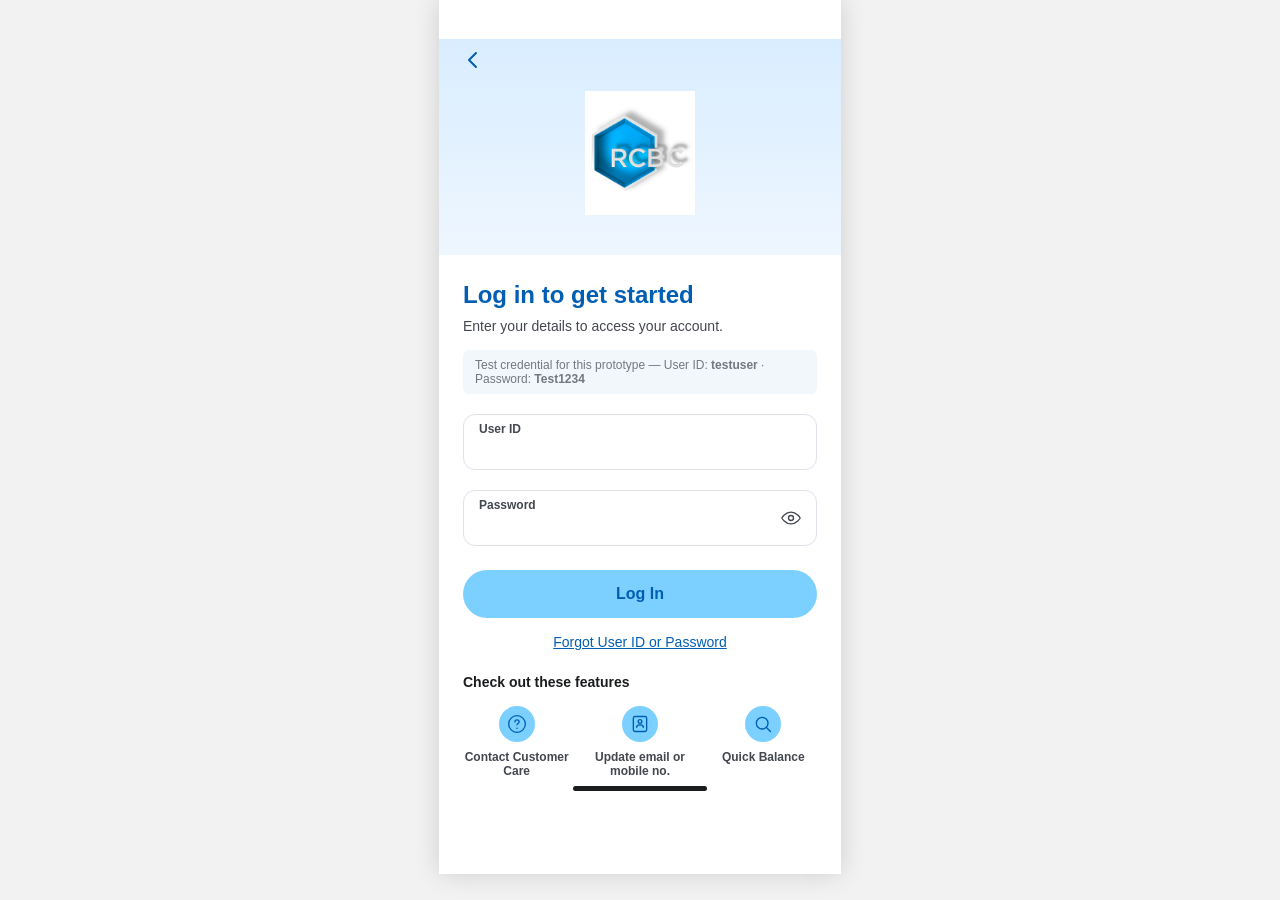
==== index.html @ 80dce314 "Add Login -> Dashboard clickable web prototype First real export of a Hexa-verified flow: two workin" ====
<!doctype html>
<html lang="en">
<head>
  <meta charset="utf-8" />
  <meta name="viewport" content="width=device-width, initial-scale=1" />
  <title>RCBC Pulz — Log In (Prototype)</title>
  <link rel="icon" href="assets/rcbc-logo.png" />
  <link rel="stylesheet" href="css/style.css" />
  <!-- Microsoft Clarity — tap heatmaps, session time, drop-off. Replace PROJECT_ID
       with the real Clarity project ID once one exists for this prototype. -->
  <script type="text/javascript">
    (function(c,l,a,r,i,t,y){
      c[a]=c[a]||function(){(c[a].q=c[a].q||[]).push(arguments)};
      t=l.createElement(r);t.async=1;t.src="https://www.clarity.ms/tag/"+i;
      y=l.getElementsByTagName(r)[0];y.parentNode.insertBefore(t,y);
    })(window, document, "clarity", "script", "PROJECT_ID");
  </script>
</head>
<body>
  <main class="screen" id="login-screen">
    <div class="status-bar on-dark">
      <span>9:41</span>
      <span class="icons">
        <svg width="18" height="12" viewBox="0 0 18 12" fill="none"><rect x="0" y="7" width="3" height="5" rx="0.5" fill="currentColor"/><rect x="5" y="5" width="3" height="7" rx="0.5" fill="currentColor"/><rect x="10" y="3" width="3" height="9" rx="0.5" fill="currentColor"/><rect x="15" y="0" width="3" height="12" rx="0.5" fill="currentColor"/></svg>
        <svg width="16" height="12" viewBox="0 0 16 12" fill="none"><path d="M8 10.5a1 1 0 100-2 1 1 0 000 2zM4.5 6.8a5 5 0 017 0M1.8 4.1a9 9 0 0112.4 0" stroke="currentColor" stroke-width="1.4" stroke-linecap="round" fill="none"/></svg>
        <svg width="24" height="12" viewBox="0 0 24 12" fill="none"><rect x="0.5" y="0.5" width="20" height="11" rx="2.5" stroke="currentColor"/><rect x="2" y="2" width="16" height="8" rx="1.5" fill="currentColor"/><rect x="21.5" y="4" width="2" height="4" rx="1" fill="currentColor"/></svg>
      </span>
    </div>

    <div style="background: linear-gradient(180deg, #d9edff 0%, #eef6ff 100%); padding: 8px 0 40px; position: relative;">
      <button aria-label="Back" style="position:absolute; left:16px; top:8px; background:none; border:none; color:var(--color-brand); cursor:pointer;">
        <svg width="24" height="24" viewBox="0 0 24 24" fill="none"><path d="M15 5l-7 7 7 7" stroke="currentColor" stroke-width="2" stroke-linecap="round" stroke-linejoin="round"/></svg>
      </button>
      <img src="assets/rcbc-logo.png" alt="RCBC" style="display:block; margin: 44px auto 0; width: 110px;" />
    </div>

    <div style="padding: var(--space-600) var(--space-600) 0;">
      <h1 style="margin:0; font-size:24px; font-weight:700; color:var(--color-brand); line-height:1.3;">Log in to get started</h1>
      <p style="margin:8px 0 0; font-size:14px; color:var(--color-text-body);">Enter your details to access your account.</p>

      <p style="margin:16px 0 0; font-size:12px; color:var(--color-text-secondary); background:#f2f7fc; border-radius:var(--radius-md); padding:8px 12px;">
        Test credential for this prototype — User ID: <strong>testuser</strong> · Password: <strong>Test1234</strong>
      </p>

      <form id="login-form" style="margin-top: var(--space-500); display:flex; flex-direction:column; gap: var(--space-500);">
        <div class="text-field" id="field-userid">
          <input type="text" id="input-userid" placeholder=" " autocomplete="username" />
          <label for="input-userid">User ID</label>
        </div>

        <div class="text-field" id="field-password">
          <input type="password" id="input-password" placeholder=" " autocomplete="current-password" />
          <label for="input-password">Password</label>
          <button type="button" class="toggle-visibility" id="toggle-password" aria-label="Show password">
            <svg class="eye-open" width="20" height="20" viewBox="0 0 24 24" fill="none"><path d="M1 12s4-7 11-7 11 7 11 7-4 7-11 7-11-7-11-7z" stroke="currentColor" stroke-width="1.6" stroke-linejoin="round"/><circle cx="12" cy="12" r="3" stroke="currentColor" stroke-width="1.6"/></svg>
            <svg class="eye-closed hidden" width="20" height="20" viewBox="0 0 24 24" fill="none"><path d="M1 12s4-7 11-7 11 7 11 7-4 7-11 7-11-7-11-7z" stroke="currentColor" stroke-width="1.6" stroke-linejoin="round"/><circle cx="12" cy="12" r="3" stroke="currentColor" stroke-width="1.6"/><path d="M3 3l18 18" stroke="currentColor" stroke-width="1.6" stroke-linecap="round"/></svg>
          </button>
          <p class="supporting-text">Incorrect password. Please try again.</p>
        </div>

        <div style="display:flex; flex-direction:column; align-items:center; gap: var(--space-400); margin-top: var(--space-100);">
          <button type="submit" class="pill-button" id="login-submit">Log In</button>
          <a href="#" style="font-size:14px; text-decoration: underline;">Forgot User ID or Password</a>
        </div>
      </form>

      <p style="margin: var(--space-600) 0 var(--space-400); font-size:14px; font-weight:700; color:var(--color-text-title);">Check out these features</p>
      <div style="display:flex; gap: var(--space-400);">
        <div style="flex:1; display:flex; flex-direction:column; align-items:center; gap: var(--space-200);">
          <button class="icon-button small" aria-label="Contact Customer Care">
            <svg width="20" height="20" viewBox="0 0 24 24" fill="none"><circle cx="12" cy="12" r="10" stroke="currentColor" stroke-width="1.6"/><path d="M9.5 9.5a2.5 2.5 0 015 0c0 1.7-2.5 2-2.5 3.5" stroke="currentColor" stroke-width="1.6" stroke-linecap="round"/><circle cx="12" cy="17" r="0.9" fill="currentColor"/></svg>
          </button>
          <span style="font-size:12px; font-weight:700; color:var(--color-text-body); text-align:center;">Contact Customer Care</span>
        </div>
        <div style="flex:1; display:flex; flex-direction:column; align-items:center; gap: var(--space-200);">
          <button class="icon-button small" aria-label="Update email or mobile no.">
            <svg width="20" height="20" viewBox="0 0 24 24" fill="none"><rect x="4" y="3" width="16" height="18" rx="2" stroke="currentColor" stroke-width="1.6"/><circle cx="12" cy="9" r="2.2" stroke="currentColor" stroke-width="1.6"/><path d="M8 16c0-2 1.8-3 4-3s4 1 4 3" stroke="currentColor" stroke-width="1.6" stroke-linecap="round"/></svg>
          </button>
          <span style="font-size:12px; font-weight:700; color:var(--color-text-body); text-align:center;">Update email or mobile no.</span>
        </div>
        <div style="flex:1; display:flex; flex-direction:column; align-items:center; gap: var(--space-200);">
          <button class="icon-button small" aria-label="Quick Balance">
            <svg width="20" height="20" viewBox="0 0 24 24" fill="none"><circle cx="11" cy="11" r="7" stroke="currentColor" stroke-width="1.6"/><path d="M21 21l-4.3-4.3" stroke="currentColor" stroke-width="1.6" stroke-linecap="round"/></svg>
          </button>
          <span style="font-size:12px; font-weight:700; color:var(--color-text-body); text-align:center;">Quick Balance</span>
        </div>
      </div>
    </div>

    <div class="home-indicator"><div class="pill"></div></div>
  </main>

  <script src="js/app.js"></script>
</body>
</html>
---- css/style.css ----
/* Hexa Studio Prototype — Login → Dashboard
   Colors/spacing/radii below are pulled from live-verified Hexa tokens
   (see hexa-studio-context/screens/[name]/binding.md for the source values).
   Font sizes/line-heights are reconstructed from the reference screenshots,
   not re-verified pixel-by-pixel against Hexa's type styles — good enough
   for a UAT click-through, not a claim of production-exact typography. */

:root {
  --color-brand: #005eb3;
  --color-brand-secondary: #7cd0ff;
  --color-text-title: #1a1c1e;
  --color-text-body: #43474e;
  --color-text-secondary: #74777f;
  --color-text-white: #fdfcff;
  --color-border-default: #e0e2eb;
  --color-surface-white: #ffffff;
  --color-error: #ba1b1b;
  --gradient-balance: linear-gradient(90deg, #054c90 11%, #036ccd 58%);

  --radius-sm: 4px;
  --radius-md: 6px;
  --radius-lg: 8px;
  --radius-xlg: 12px;
  --radius-2xlg: 16px;
  --radius-pill: 999px;

  --space-25: 1px;
  --space-50: 2px;
  --space-100: 4px;
  --space-150: 6px;
  --space-200: 8px;
  --space-250: 10px;
  --space-300: 12px;
  --space-400: 16px;
  --space-450: 18px;
  --space-500: 20px;
  --space-550: 22px;
  --space-600: 24px;
  --space-800: 32px;
  --space-1200: 48px;

  --font: 'Poppins', -apple-system, BlinkMacSystemFont, 'Segoe UI', sans-serif;
}

* { box-sizing: border-box; }

body {
  margin: 0;
  font-family: var(--font);
  background: #f2f2f2;
  display: flex;
  justify-content: center;
}

.screen {
  width: 402px;
  min-height: 874px;
  background: var(--color-surface-white);
  position: relative;
  overflow-x: hidden;
  box-shadow: 0 0 24px rgba(0, 0, 0, 0.15);
}

/* ---------- Status bar / home indicator (fixed chrome) ---------- */

.status-bar {
  position: sticky;
  top: 0;
  z-index: 20;
  display: flex;
  align-items: center;
  justify-content: space-between;
  padding: 18px var(--space-600) 4px;
  font-size: 15px;
  font-weight: 600;
  color: var(--color-text-title);
  background: transparent;
}
.status-bar.on-dark { color: white; }
.status-bar .icons { display: flex; gap: 6px; align-items: center; }

.home-indicator {
  position: sticky;
  bottom: 0;
  z-index: 20;
  display: flex;
  justify-content: center;
  padding: 8px 0 6px;
  background: var(--color-surface-white);
}
.home-indicator .pill {
  width: 134px;
  height: 5px;
  border-radius: var(--radius-pill);
  background: var(--color-text-title);
}

/* ---------- Buttons ---------- */

.pill-button {
  display: flex;
  align-items: center;
  justify-content: center;
  width: 100%;
  height: 48px;
  border-radius: var(--radius-pill);
  background: var(--color-brand-secondary);
  color: var(--color-brand);
  font-family: var(--font);
  font-size: 16px;
  font-weight: 600;
  border: none;
  cursor: pointer;
  transition: transform 0.08s ease, filter 0.15s ease;
}
.pill-button:active {
  transform: scale(0.97);
  filter: brightness(0.94);
}
.pill-button:disabled {
  opacity: 0.6;
  cursor: default;
}

.icon-button {
  width: 44px;
  height: 44px;
  border-radius: var(--radius-pill);
  background: var(--color-brand-secondary);
  border: none;
  display: flex;
  align-items: center;
  justify-content: center;
  color: var(--color-brand);
  cursor: pointer;
  transition: transform 0.08s ease, filter 0.15s ease;
}
.icon-button:active {
  transform: scale(0.92);
  filter: brightness(0.94);
}
.icon-button.small { width: 36px; height: 36px; }
.icon-button svg { width: 20px; height: 20px; }

/* ---------- Text field ---------- */

.text-field {
  position: relative;
  width: 100%;
}
.text-field input {
  width: 100%;
  height: 56px;
  border: 1px solid var(--color-border-default);
  border-radius: var(--radius-xlg);
  padding: 20px var(--space-400) 8px;
  font-family: var(--font);
  font-size: 16px;
  color: var(--color-text-title);
  outline: none;
  transition: border-color 0.15s ease, box-shadow 0.15s ease;
  background: var(--color-surface-white);
}
.text-field input:focus {
  border-color: var(--color-brand);
  box-shadow: 0 0 0 3px rgba(0, 94, 179, 0.12);
}
.text-field label {
  position: absolute;
  left: var(--space-400);
  top: 8px;
  font-size: 12px;
  font-weight: 600;
  color: var(--color-text-body);
  pointer-events: none;
}
.text-field .toggle-visibility {
  position: absolute;
  right: var(--space-400);
  top: 0;
  bottom: 0;
  display: flex;
  align-items: center;
  background: none;
  border: none;
  cursor: pointer;
  color: var(--color-text-body);
  padding: 0;
}
.text-field .supporting-text {
  display: none;
  margin-top: var(--space-100);
  padding: 0 var(--space-300);
  font-size: 12px;
  font-weight: 600;
  color: var(--color-error);
}
.text-field.has-error input {
  border-color: var(--color-error);
  box-shadow: none;
}
.text-field.has-error label { color: var(--color-error); }
.text-field.has-error .supporting-text { display: block; }
.text-field.has-error input {
  animation: shake 0.32s ease;
}
@keyframes shake {
  0%, 100% { transform: translateX(0); }
  25% { transform: translateX(-4px); }
  75% { transform: translateX(4px); }
}

/* ---------- Page transition ---------- */

.screen {
  animation: fade-in 0.25s ease;
}
@keyframes fade-in {
  from { opacity: 0; transform: translateY(6px); }
  to { opacity: 1; transform: translateY(0); }
}

a { color: var(--color-brand); }

.hidden { display: none !important; }
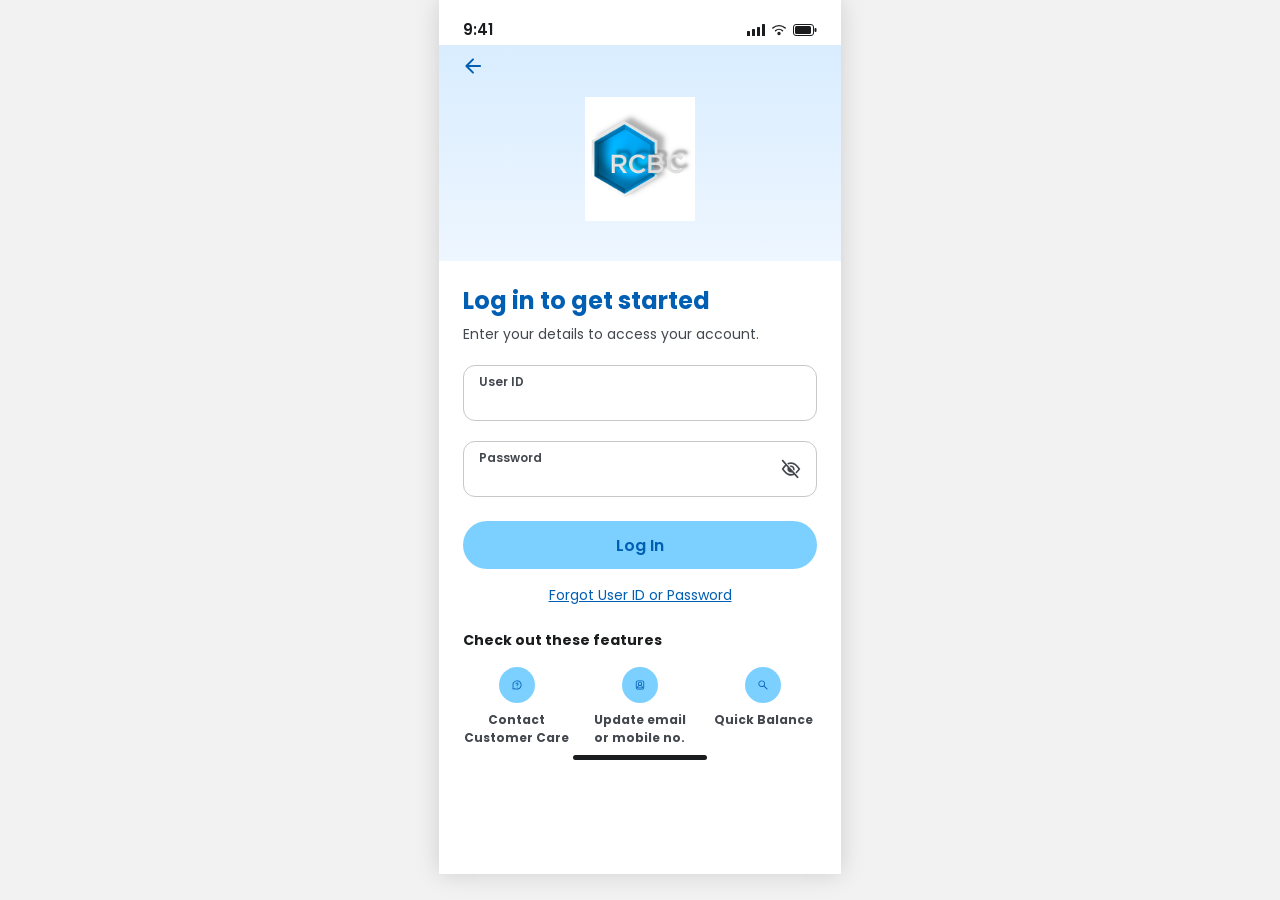
==== commit 3b96584a: "Fix font, icons, text field color, status bar, and scroll chrome Five real fixes from a design revie" ====
--- a/index.html
+++ b/index.html
@@ -18,7 +18,7 @@
 </head>
 <body>
   <main class="screen" id="login-screen">
-    <div class="status-bar on-dark">
+    <div class="status-bar">
       <span>9:41</span>
       <span class="icons">
         <svg width="18" height="12" viewBox="0 0 18 12" fill="none"><rect x="0" y="7" width="3" height="5" rx="0.5" fill="currentColor"/><rect x="5" y="5" width="3" height="7" rx="0.5" fill="currentColor"/><rect x="10" y="3" width="3" height="9" rx="0.5" fill="currentColor"/><rect x="15" y="0" width="3" height="12" rx="0.5" fill="currentColor"/></svg>
@@ -29,7 +29,7 @@
 
     <div style="background: linear-gradient(180deg, #d9edff 0%, #eef6ff 100%); padding: 8px 0 40px; position: relative;">
       <button aria-label="Back" style="position:absolute; left:16px; top:8px; background:none; border:none; color:var(--color-brand); cursor:pointer;">
-        <svg width="24" height="24" viewBox="0 0 24 24" fill="none"><path d="M15 5l-7 7 7 7" stroke="currentColor" stroke-width="2" stroke-linecap="round" stroke-linejoin="round"/></svg>
+        <img src="assets/icons/back-arrow.svg" alt="" width="24" height="24" />
       </button>
       <img src="assets/rcbc-logo.png" alt="RCBC" style="display:block; margin: 44px auto 0; width: 110px;" />
     </div>
@@ -37,10 +37,6 @@
     <div style="padding: var(--space-600) var(--space-600) 0;">
       <h1 style="margin:0; font-size:24px; font-weight:700; color:var(--color-brand); line-height:1.3;">Log in to get started</h1>
       <p style="margin:8px 0 0; font-size:14px; color:var(--color-text-body);">Enter your details to access your account.</p>
-
-      <p style="margin:16px 0 0; font-size:12px; color:var(--color-text-secondary); background:#f2f7fc; border-radius:var(--radius-md); padding:8px 12px;">
-        Test credential for this prototype — User ID: <strong>testuser</strong> · Password: <strong>Test1234</strong>
-      </p>
 
       <form id="login-form" style="margin-top: var(--space-500); display:flex; flex-direction:column; gap: var(--space-500);">
         <div class="text-field" id="field-userid">
@@ -52,8 +48,8 @@
           <input type="password" id="input-password" placeholder=" " autocomplete="current-password" />
           <label for="input-password">Password</label>
           <button type="button" class="toggle-visibility" id="toggle-password" aria-label="Show password">
-            <svg class="eye-open" width="20" height="20" viewBox="0 0 24 24" fill="none"><path d="M1 12s4-7 11-7 11 7 11 7-4 7-11 7-11-7-11-7z" stroke="currentColor" stroke-width="1.6" stroke-linejoin="round"/><circle cx="12" cy="12" r="3" stroke="currentColor" stroke-width="1.6"/></svg>
-            <svg class="eye-closed hidden" width="20" height="20" viewBox="0 0 24 24" fill="none"><path d="M1 12s4-7 11-7 11 7 11 7-4 7-11 7-11-7-11-7z" stroke="currentColor" stroke-width="1.6" stroke-linejoin="round"/><circle cx="12" cy="12" r="3" stroke="currentColor" stroke-width="1.6"/><path d="M3 3l18 18" stroke="currentColor" stroke-width="1.6" stroke-linecap="round"/></svg>
+            <img class="eye-open" src="assets/icons/eye-hide.svg" alt="" />
+            <img class="eye-closed hidden" src="assets/icons/eye-show.svg" alt="" />
           </button>
           <p class="supporting-text">Incorrect password. Please try again.</p>
         </div>
@@ -68,19 +64,19 @@
       <div style="display:flex; gap: var(--space-400);">
         <div style="flex:1; display:flex; flex-direction:column; align-items:center; gap: var(--space-200);">
           <button class="icon-button small" aria-label="Contact Customer Care">
-            <svg width="20" height="20" viewBox="0 0 24 24" fill="none"><circle cx="12" cy="12" r="10" stroke="currentColor" stroke-width="1.6"/><path d="M9.5 9.5a2.5 2.5 0 015 0c0 1.7-2.5 2-2.5 3.5" stroke="currentColor" stroke-width="1.6" stroke-linecap="round"/><circle cx="12" cy="17" r="0.9" fill="currentColor"/></svg>
+            <img src="assets/icons/help.svg" alt="" />
           </button>
           <span style="font-size:12px; font-weight:700; color:var(--color-text-body); text-align:center;">Contact Customer Care</span>
         </div>
         <div style="flex:1; display:flex; flex-direction:column; align-items:center; gap: var(--space-200);">
           <button class="icon-button small" aria-label="Update email or mobile no.">
-            <svg width="20" height="20" viewBox="0 0 24 24" fill="none"><rect x="4" y="3" width="16" height="18" rx="2" stroke="currentColor" stroke-width="1.6"/><circle cx="12" cy="9" r="2.2" stroke="currentColor" stroke-width="1.6"/><path d="M8 16c0-2 1.8-3 4-3s4 1 4 3" stroke="currentColor" stroke-width="1.6" stroke-linecap="round"/></svg>
+            <img src="assets/icons/contact-personal.svg" alt="" />
           </button>
           <span style="font-size:12px; font-weight:700; color:var(--color-text-body); text-align:center;">Update email or mobile no.</span>
         </div>
         <div style="flex:1; display:flex; flex-direction:column; align-items:center; gap: var(--space-200);">
           <button class="icon-button small" aria-label="Quick Balance">
-            <svg width="20" height="20" viewBox="0 0 24 24" fill="none"><circle cx="11" cy="11" r="7" stroke="currentColor" stroke-width="1.6"/><path d="M21 21l-4.3-4.3" stroke="currentColor" stroke-width="1.6" stroke-linecap="round"/></svg>
+            <img src="assets/icons/search.svg" alt="" />
           </button>
           <span style="font-size:12px; font-weight:700; color:var(--color-text-body); text-align:center;">Quick Balance</span>
         </div>
--- a/css/style.css
+++ b/css/style.css
@@ -1,9 +1,10 @@
-/* Hexa Studio Prototype — Login → Dashboard
+/* Hexa Studio Prototype -- Login to Dashboard
    Colors/spacing/radii below are pulled from live-verified Hexa tokens
-   (see hexa-studio-context/screens/[name]/binding.md for the source values).
-   Font sizes/line-heights are reconstructed from the reference screenshots,
-   not re-verified pixel-by-pixel against Hexa's type styles — good enough
-   for a UAT click-through, not a claim of production-exact typography. */
+   (see hexa-studio-context screens binding.md files for the source values).
+   Comments in this file must never contain an asterisk immediately
+   followed by a slash -- that pair closes a comment early, silently. */
+
+@import url('https://fonts.googleapis.com/css2?family=Poppins:ital,wght@0,400;0,500;0,600;0,700;1,400&display=swap');
 
 :root {
   --color-brand: #005eb3;
@@ -13,6 +14,7 @@
   --color-text-secondary: #74777f;
   --color-text-white: #fdfcff;
   --color-border-default: #e0e2eb;
+  --color-border-text-field: #c9c6c5;
   --color-surface-white: #ffffff;
   --color-error: #ba1b1b;
   --gradient-balance: linear-gradient(90deg, #054c90 11%, #036ccd 58%);
@@ -40,6 +42,10 @@
   --space-1200: 48px;
 
   --font: 'Poppins', -apple-system, BlinkMacSystemFont, 'Segoe UI', sans-serif;
+
+  /* Real phone viewport height -- everything taller scrolls inside it,
+     the same "fixed chrome, scrollable content" split as the Figma file. */
+  --viewport-height: 874px;
 }
 
 * { box-sizing: border-box; }
@@ -54,19 +60,24 @@
 
 .screen {
   width: 402px;
-  min-height: 874px;
+  height: var(--viewport-height);
   background: var(--color-surface-white);
   position: relative;
+  overflow-y: auto;
   overflow-x: hidden;
   box-shadow: 0 0 24px rgba(0, 0, 0, 0.15);
-}
-
-/* ---------- Status bar / home indicator (fixed chrome) ---------- */
+  animation: fade-in 0.25s ease;
+}
+
+/* ---------- Fixed chrome: Status Bar, App Bar, Nav Bar, Home Indicator ---------- */
+/* All four use position: sticky against .screen's own scroll box, so they stay
+   pinned in place while everything else scrolls underneath -- matching this
+   repo's rule that these four elements are always Fixed, never Scrolls. */
 
 .status-bar {
   position: sticky;
   top: 0;
-  z-index: 20;
+  z-index: 30;
   display: flex;
   align-items: center;
   justify-content: space-between;
@@ -75,18 +86,25 @@
   font-weight: 600;
   color: var(--color-text-title);
   background: transparent;
-}
-.status-bar.on-dark { color: white; }
+  pointer-events: none;
+}
 .status-bar .icons { display: flex; gap: 6px; align-items: center; }
+
+.fixed-header {
+  position: sticky;
+  top: 0;
+  z-index: 20;
+  background: var(--color-surface-white);
+}
 
 .home-indicator {
   position: sticky;
   bottom: 0;
-  z-index: 20;
+  z-index: 30;
   display: flex;
   justify-content: center;
   padding: 8px 0 6px;
-  background: var(--color-surface-white);
+  pointer-events: none;
 }
 .home-indicator .pill {
   width: 134px;
@@ -134,13 +152,15 @@
   color: var(--color-brand);
   cursor: pointer;
   transition: transform 0.08s ease, filter 0.15s ease;
+  flex-shrink: 0;
 }
 .icon-button:active {
   transform: scale(0.92);
   filter: brightness(0.94);
 }
 .icon-button.small { width: 36px; height: 36px; }
-.icon-button svg { width: 20px; height: 20px; }
+.icon-button img { width: 20px; height: 20px; }
+.icon-button.small img { width: 18px; height: 18px; }
 
 /* ---------- Text field ---------- */
 
@@ -151,7 +171,7 @@
 .text-field input {
   width: 100%;
   height: 56px;
-  border: 1px solid var(--color-border-default);
+  border: 1px solid var(--color-border-text-field);
   border-radius: var(--radius-xlg);
   padding: 20px var(--space-400) 8px;
   font-family: var(--font);
@@ -187,6 +207,7 @@
   color: var(--color-text-body);
   padding: 0;
 }
+.text-field .toggle-visibility img { width: 20px; height: 20px; }
 .text-field .supporting-text {
   display: none;
   margin-top: var(--space-100);
@@ -212,9 +233,6 @@
 
 /* ---------- Page transition ---------- */
 
-.screen {
-  animation: fade-in 0.25s ease;
-}
 @keyframes fade-in {
   from { opacity: 0; transform: translateY(6px); }
   to { opacity: 1; transform: translateY(0); }
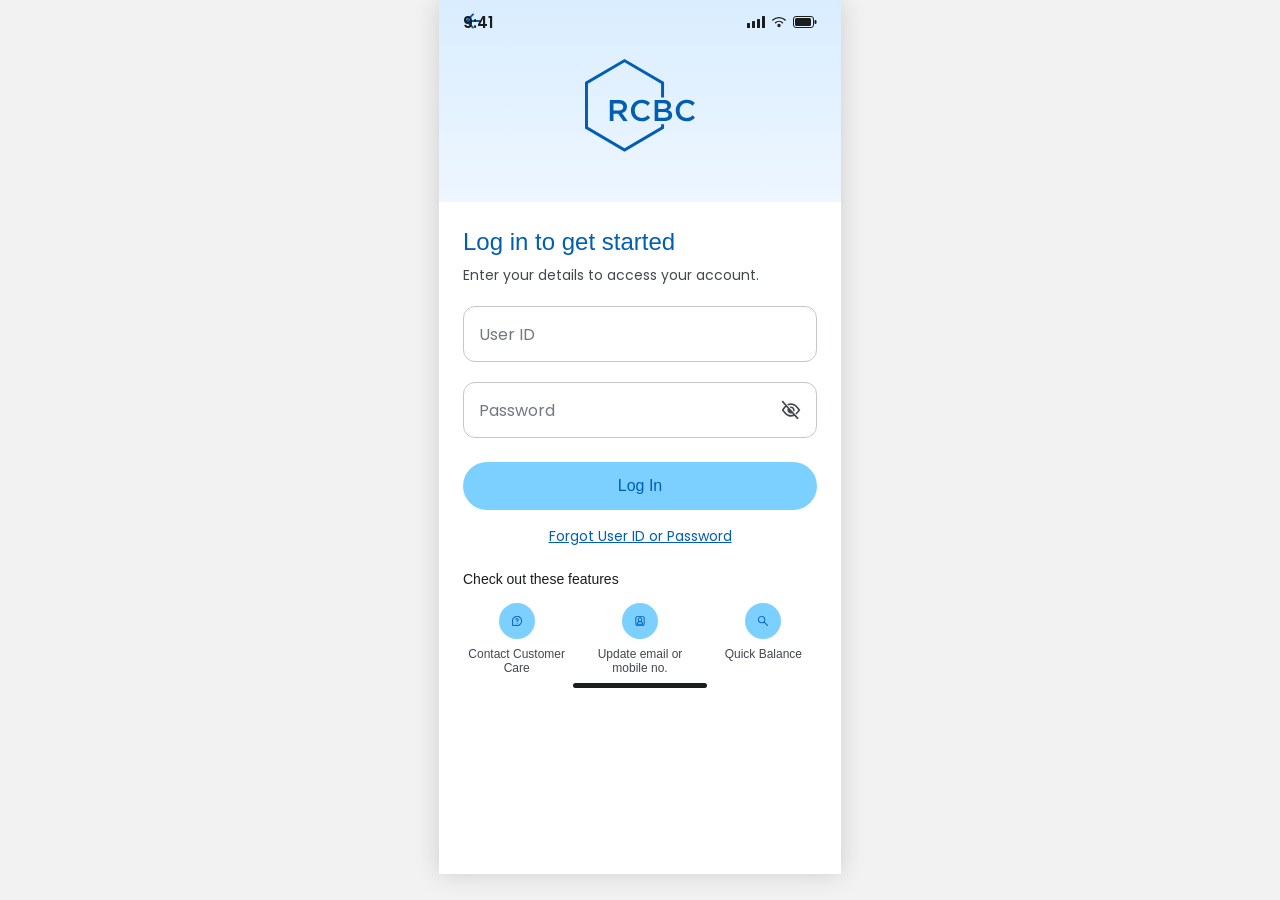
==== commit 2dbb7165: "Fix 11 visual defects found reviewing against the Figma source - RCBC logo and Status Bar no longer " ====
--- a/index.html
+++ b/index.html
@@ -31,11 +31,11 @@
       <button aria-label="Back" style="position:absolute; left:16px; top:8px; background:none; border:none; color:var(--color-brand); cursor:pointer;">
         <img src="assets/icons/back-arrow.svg" alt="" width="24" height="24" />
       </button>
-      <img src="assets/rcbc-logo.png" alt="RCBC" style="display:block; margin: 44px auto 0; width: 110px;" />
+      <img src="assets/rcbc-logo-large.svg" alt="RCBC" style="display:block; margin: 44px auto 0; width: 110px;" />
     </div>
 
     <div style="padding: var(--space-600) var(--space-600) 0;">
-      <h1 style="margin:0; font-size:24px; font-weight:700; color:var(--color-brand); line-height:1.3;">Log in to get started</h1>
+      <h1 style="margin:0; font-size:24px; font-weight:500; color:var(--color-brand); line-height:1.3;">Log in to get started</h1>
       <p style="margin:8px 0 0; font-size:14px; color:var(--color-text-body);">Enter your details to access your account.</p>
 
       <form id="login-form" style="margin-top: var(--space-500); display:flex; flex-direction:column; gap: var(--space-500);">
@@ -60,25 +60,25 @@
         </div>
       </form>
 
-      <p style="margin: var(--space-600) 0 var(--space-400); font-size:14px; font-weight:700; color:var(--color-text-title);">Check out these features</p>
+      <p style="margin: var(--space-600) 0 var(--space-400); font-size:14px; font-weight:500; color:var(--color-text-title);">Check out these features</p>
       <div style="display:flex; gap: var(--space-400);">
         <div style="flex:1; display:flex; flex-direction:column; align-items:center; gap: var(--space-200);">
           <button class="icon-button small" aria-label="Contact Customer Care">
             <img src="assets/icons/help.svg" alt="" />
           </button>
-          <span style="font-size:12px; font-weight:700; color:var(--color-text-body); text-align:center;">Contact Customer Care</span>
+          <span style="font-size:12px; font-weight:500; color:var(--color-text-body); text-align:center;">Contact Customer Care</span>
         </div>
         <div style="flex:1; display:flex; flex-direction:column; align-items:center; gap: var(--space-200);">
           <button class="icon-button small" aria-label="Update email or mobile no.">
             <img src="assets/icons/contact-personal.svg" alt="" />
           </button>
-          <span style="font-size:12px; font-weight:700; color:var(--color-text-body); text-align:center;">Update email or mobile no.</span>
+          <span style="font-size:12px; font-weight:500; color:var(--color-text-body); text-align:center;">Update email or mobile no.</span>
         </div>
         <div style="flex:1; display:flex; flex-direction:column; align-items:center; gap: var(--space-200);">
           <button class="icon-button small" aria-label="Quick Balance">
             <img src="assets/icons/search.svg" alt="" />
           </button>
-          <span style="font-size:12px; font-weight:700; color:var(--color-text-body); text-align:center;">Quick Balance</span>
+          <span style="font-size:12px; font-weight:500; color:var(--color-text-body); text-align:center;">Quick Balance</span>
         </div>
       </div>
     </div>
--- a/css/style.css
+++ b/css/style.css
@@ -67,7 +67,11 @@
   overflow-x: hidden;
   box-shadow: 0 0 24px rgba(0, 0, 0, 0.15);
   animation: fade-in 0.25s ease;
-}
+  /* Hide the scrollbar chrome so this reads as a real mobile screen, not a
+     desktop page with a visible scroll track -- scrolling itself still works. */
+  scrollbar-width: none;
+}
+.screen::-webkit-scrollbar { display: none; }
 
 /* ---------- Fixed chrome: Status Bar, App Bar, Nav Bar, Home Indicator ---------- */
 /* All four use position: sticky against .screen's own scroll box, so they stay
@@ -81,7 +85,9 @@
   display: flex;
   align-items: center;
   justify-content: space-between;
-  padding: 18px var(--space-600) 4px;
+  height: 44px;
+  padding: 0 var(--space-600);
+  margin-bottom: -44px;
   font-size: 15px;
   font-weight: 600;
   color: var(--color-text-title);
@@ -126,7 +132,7 @@
   color: var(--color-brand);
   font-family: var(--font);
   font-size: 16px;
-  font-weight: 600;
+  font-weight: 500;
   border: none;
   cursor: pointer;
   transition: transform 0.08s ease, filter 0.15s ease;
@@ -160,7 +166,6 @@
 }
 .icon-button.small { width: 36px; height: 36px; }
 .icon-button img { width: 20px; height: 20px; }
-.icon-button.small img { width: 18px; height: 18px; }
 
 /* ---------- Text field ---------- */
 
@@ -173,13 +178,19 @@
   height: 56px;
   border: 1px solid var(--color-border-text-field);
   border-radius: var(--radius-xlg);
-  padding: 20px var(--space-400) 8px;
+  padding: 0 var(--space-400);
   font-family: var(--font);
   font-size: 16px;
   color: var(--color-text-title);
   outline: none;
-  transition: border-color 0.15s ease, box-shadow 0.15s ease;
+  transition: border-color 0.15s ease, box-shadow 0.15s ease, padding 0.1s ease;
   background: var(--color-surface-white);
+}
+/* Left-center by default (reads like a plain field); once focused or filled,
+   padding opens up room at the top for the label to float into. */
+.text-field input:focus,
+.text-field input:not(:placeholder-shown) {
+  padding: 20px var(--space-400) 8px;
 }
 .text-field input:focus {
   border-color: var(--color-brand);
@@ -188,11 +199,21 @@
 .text-field label {
   position: absolute;
   left: var(--space-400);
+  top: 50%;
+  transform: translateY(-50%);
+  font-size: 16px;
+  font-weight: 400;
+  color: var(--color-text-secondary);
+  pointer-events: none;
+  transition: top 0.1s ease, transform 0.1s ease, font-size 0.1s ease, font-weight 0.1s ease;
+}
+.text-field input:focus + label,
+.text-field input:not(:placeholder-shown) + label {
   top: 8px;
+  transform: translateY(0);
   font-size: 12px;
-  font-weight: 600;
+  font-weight: 500;
   color: var(--color-text-body);
-  pointer-events: none;
 }
 .text-field .toggle-visibility {
   position: absolute;
@@ -213,7 +234,7 @@
   margin-top: var(--space-100);
   padding: 0 var(--space-300);
   font-size: 12px;
-  font-weight: 600;
+  font-weight: 500;
   color: var(--color-error);
 }
 .text-field.has-error input {
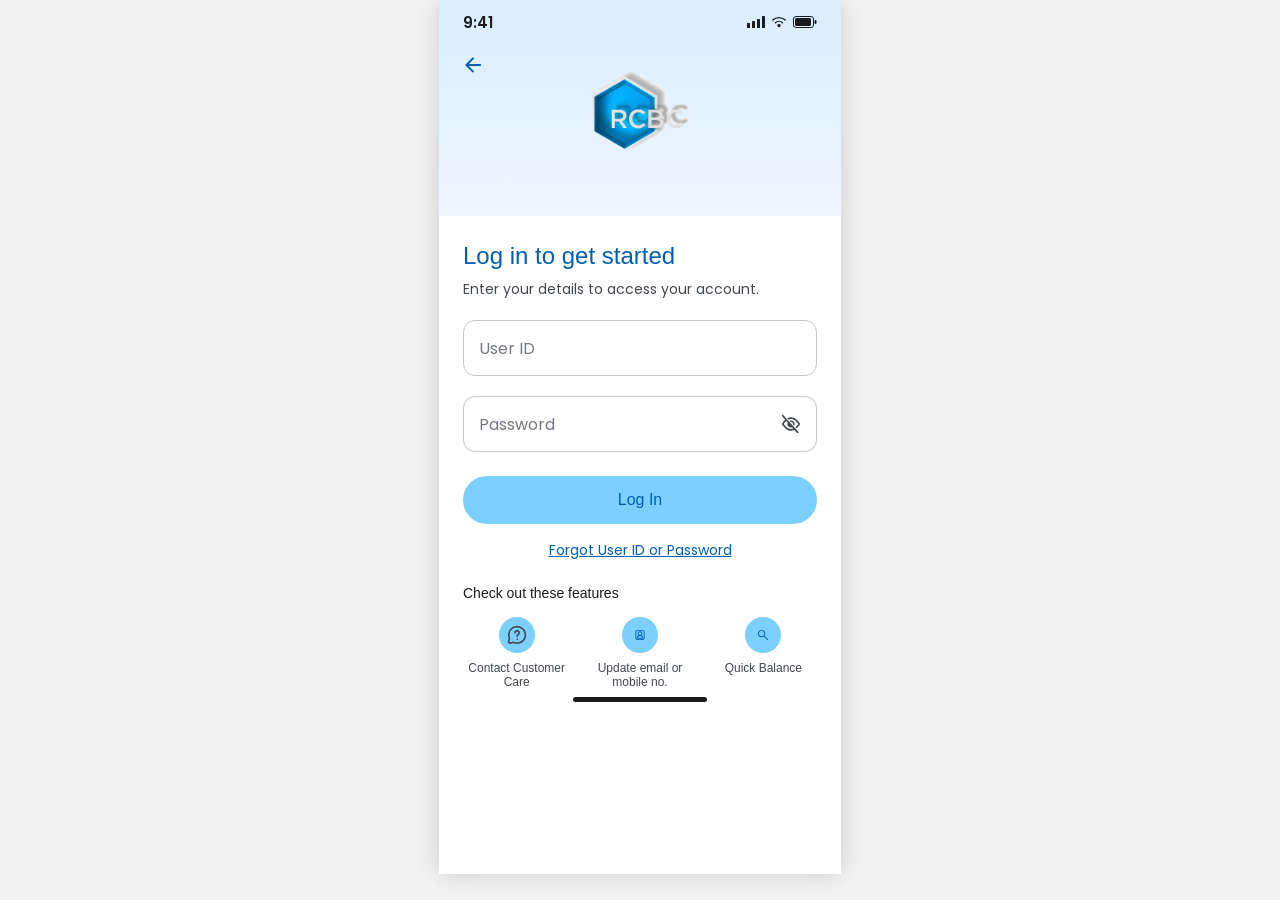
==== commit 68f76193: "Fix status bar overlap, icon colors/sizing, card text wrap, and logo - Status bar was pulling real c" ====
--- a/index.html
+++ b/index.html
@@ -18,20 +18,22 @@
 </head>
 <body>
   <main class="screen" id="login-screen">
-    <div class="status-bar">
-      <span>9:41</span>
-      <span class="icons">
-        <svg width="18" height="12" viewBox="0 0 18 12" fill="none"><rect x="0" y="7" width="3" height="5" rx="0.5" fill="currentColor"/><rect x="5" y="5" width="3" height="7" rx="0.5" fill="currentColor"/><rect x="10" y="3" width="3" height="9" rx="0.5" fill="currentColor"/><rect x="15" y="0" width="3" height="12" rx="0.5" fill="currentColor"/></svg>
-        <svg width="16" height="12" viewBox="0 0 16 12" fill="none"><path d="M8 10.5a1 1 0 100-2 1 1 0 000 2zM4.5 6.8a5 5 0 017 0M1.8 4.1a9 9 0 0112.4 0" stroke="currentColor" stroke-width="1.4" stroke-linecap="round" fill="none"/></svg>
-        <svg width="24" height="12" viewBox="0 0 24 12" fill="none"><rect x="0.5" y="0.5" width="20" height="11" rx="2.5" stroke="currentColor"/><rect x="2" y="2" width="16" height="8" rx="1.5" fill="currentColor"/><rect x="21.5" y="4" width="2" height="4" rx="1" fill="currentColor"/></svg>
-      </span>
+    <div class="status-bar-wrap">
+      <div class="status-bar">
+        <span>9:41</span>
+        <span class="icons">
+          <svg width="18" height="12" viewBox="0 0 18 12" fill="none"><rect x="0" y="7" width="3" height="5" rx="0.5" fill="currentColor"/><rect x="5" y="5" width="3" height="7" rx="0.5" fill="currentColor"/><rect x="10" y="3" width="3" height="9" rx="0.5" fill="currentColor"/><rect x="15" y="0" width="3" height="12" rx="0.5" fill="currentColor"/></svg>
+          <svg width="16" height="12" viewBox="0 0 16 12" fill="none"><path d="M8 10.5a1 1 0 100-2 1 1 0 000 2zM4.5 6.8a5 5 0 017 0M1.8 4.1a9 9 0 0112.4 0" stroke="currentColor" stroke-width="1.4" stroke-linecap="round" fill="none"/></svg>
+          <svg width="24" height="12" viewBox="0 0 24 12" fill="none"><rect x="0.5" y="0.5" width="20" height="11" rx="2.5" stroke="currentColor"/><rect x="2" y="2" width="16" height="8" rx="1.5" fill="currentColor"/><rect x="21.5" y="4" width="2" height="4" rx="1" fill="currentColor"/></svg>
+        </span>
+      </div>
     </div>
 
     <div style="background: linear-gradient(180deg, #d9edff 0%, #eef6ff 100%); padding: 8px 0 40px; position: relative;">
-      <button aria-label="Back" style="position:absolute; left:16px; top:8px; background:none; border:none; color:var(--color-brand); cursor:pointer;">
+      <button aria-label="Back" style="position:absolute; left:16px; top:52px; background:none; border:none; color:var(--color-brand); cursor:pointer;">
         <img src="assets/icons/back-arrow.svg" alt="" width="24" height="24" />
       </button>
-      <img src="assets/rcbc-logo-large.svg" alt="RCBC" style="display:block; margin: 44px auto 0; width: 110px;" />
+      <img src="assets/rcbc-logo-transparent.png" alt="RCBC" style="display:block; margin: 44px auto 0; width: 110px;" />
     </div>
 
     <div style="padding: var(--space-600) var(--space-600) 0;">
--- a/css/style.css
+++ b/css/style.css
@@ -78,21 +78,24 @@
    pinned in place while everything else scrolls underneath -- matching this
    repo's rule that these four elements are always Fixed, never Scrolls. */
 
-.status-bar {
+.status-bar-wrap {
   position: sticky;
   top: 0;
   z-index: 30;
+  height: 0;
+  overflow: visible;
+  pointer-events: none;
+}
+.status-bar {
   display: flex;
   align-items: center;
   justify-content: space-between;
   height: 44px;
   padding: 0 var(--space-600);
-  margin-bottom: -44px;
   font-size: 15px;
   font-weight: 600;
   color: var(--color-text-title);
   background: transparent;
-  pointer-events: none;
 }
 .status-bar .icons { display: flex; gap: 6px; align-items: center; }
 
